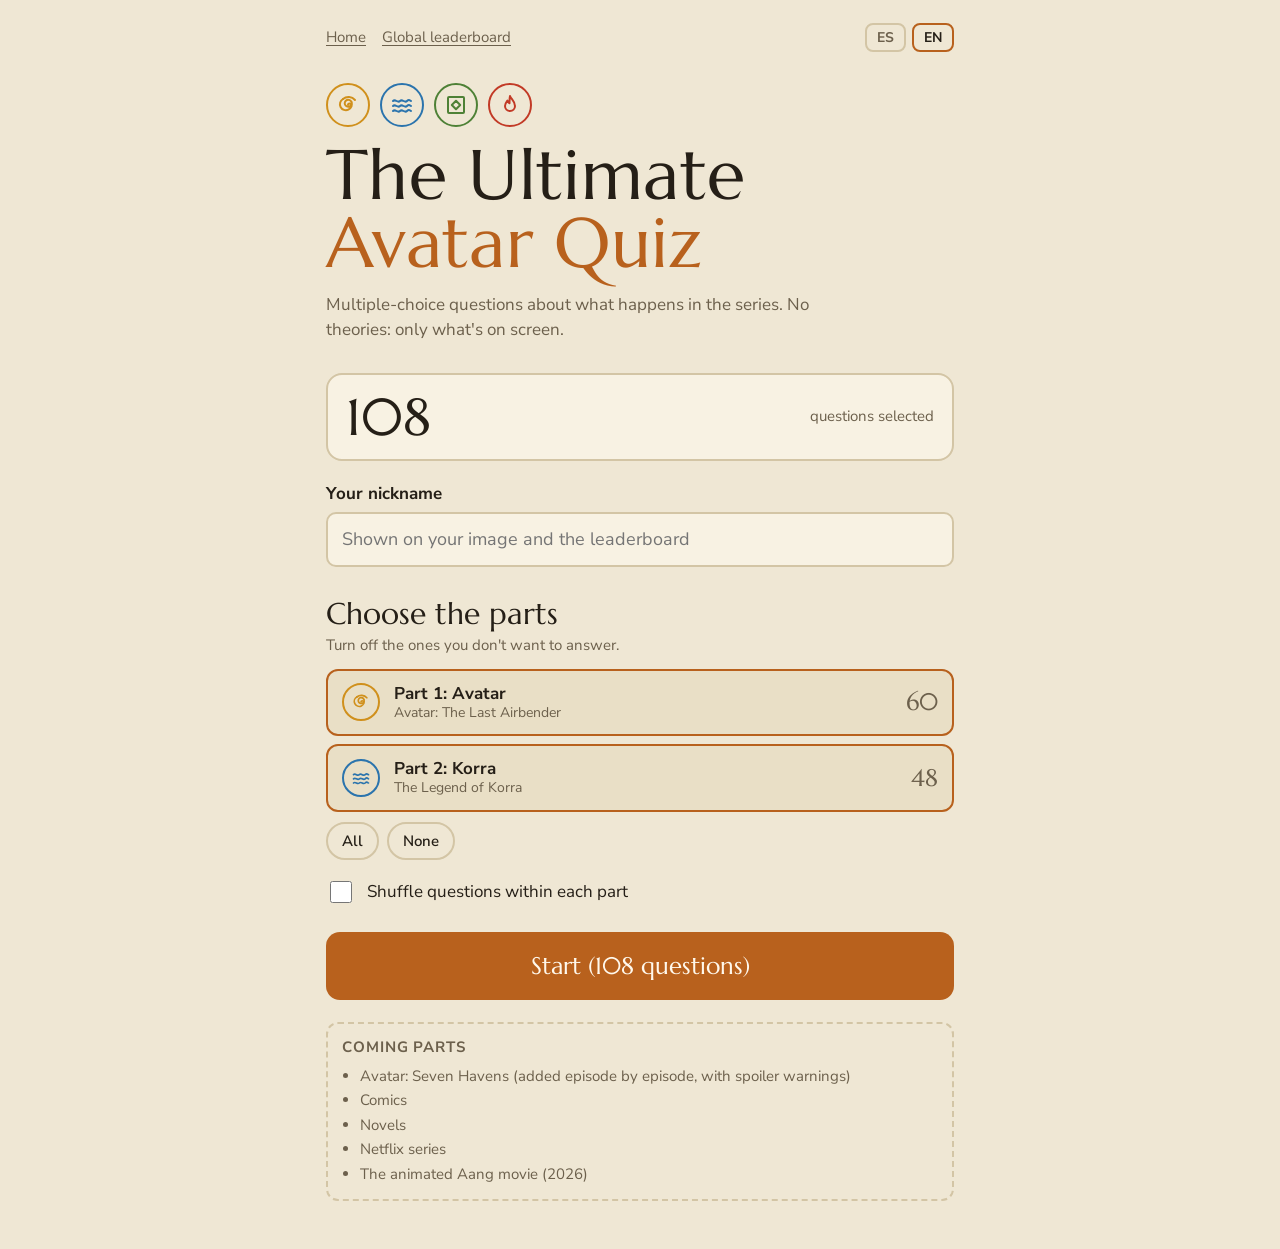
==== quiz/index.html @ 52072ce7 "Primera versión: portada y Cuestionario Definitivo de Avatar - Portada con el cuestionario y el futu" ====
<!DOCTYPE html>
<html lang="es">
<head>
<meta charset="utf-8">
<meta name="viewport" content="width=device-width, initial-scale=1, viewport-fit=cover">
<title>El Cuestionario Definitivo de Avatar</title>
<meta name="description" content="Cuestionario de Avatar con ranking global. The ultimate Avatar quiz with a global leaderboard.">
<link rel="preconnect" href="https://fonts.googleapis.com">
<link rel="preconnect" href="https://fonts.gstatic.com" crossorigin>
<link href="https://fonts.googleapis.com/css2?family=Marcellus&family=Nunito+Sans:wght@400;600;700&display=swap" rel="stylesheet">
<link rel="stylesheet" href="../comun.css">
<style>
/* ---------- inicio ---------- */
.scroll{background:var(--panel);border:2px solid var(--line);border-radius:16px;padding:16px 18px;margin:24px 0 8px;display:flex;justify-content:space-between;align-items:center;gap:12px}
.scroll .big{font-family:var(--display);font-size:52px;line-height:1}
.scroll .lbl{color:var(--muted);font-size:15px;text-align:right;max-width:16ch}
.parts{display:flex;flex-direction:column;gap:8px}
.part{display:flex;align-items:center;gap:14px;background:var(--panel);border:2px solid var(--line);border-radius:12px;padding:12px 14px;cursor:pointer;user-select:none;transition:border-color .15s,background .15s}
.part input{position:absolute;opacity:0;pointer-events:none}
.part .glyph{width:38px;height:38px;opacity:.45;transition:opacity .15s}
.part .glyph svg{width:20px;height:20px}
.part.on{border-color:var(--accent);background:var(--panel-2)}
.part.on .glyph{opacity:1}
.part .txt{flex:1;min-width:0}
.part .name{font-weight:700;display:block;line-height:1.25}
.part .sub{color:var(--muted);font-size:14px;display:block;line-height:1.3}
.part .count{font-family:var(--display);font-size:24px;color:var(--muted)}
.part:has(input:focus-visible){outline:3px solid var(--accent);outline-offset:2px}
.quick{display:flex;gap:8px;flex-wrap:wrap;margin:10px 0 0}
.toggle{display:flex;align-items:center;gap:12px;margin:18px 0 0;cursor:pointer}
.toggle input{width:22px;height:22px;accent-color:var(--accent)}
.soon{margin-top:22px;border:2px dashed var(--line);border-radius:12px;padding:12px 14px}
.soon h3{margin:0 0 6px;font-size:15px;font-weight:700;color:var(--muted);text-transform:uppercase;letter-spacing:.06em}
.soon ul{margin:0;padding-left:18px;color:var(--muted);font-size:15px}
.soon li{margin:2px 0}

/* ---------- quiz ---------- */
.hud{position:sticky;top:env(safe-area-inset-top,0px);z-index:5;background:var(--bg);padding:10px 0 10px}
.hudrow{display:flex;align-items:center;gap:12px}
.hudrow .glyph{width:40px;height:40px}
.hudrow .glyph svg{width:22px;height:22px}
.hudtxt{flex:1;min-width:0}
.hudtxt b{display:block;font-family:var(--display);font-weight:400;font-size:20px;line-height:1.15;white-space:nowrap;overflow:hidden;text-overflow:ellipsis}
.hudtxt span{color:var(--muted);font-size:14px}
.hudscore{font-family:var(--display);font-size:22px;color:var(--muted);white-space:nowrap}
.bar{height:8px;background:var(--panel-2);border-radius:99px;margin-top:10px;overflow:hidden;border:1px solid var(--line)}
.bar i{display:block;height:100%;background:var(--el,var(--accent));width:0;transition:width .3s}
.qcard{margin-top:8px}
.qsub{color:var(--muted);font-size:15px;margin:10px 0 2px}
.level{display:inline-block;font-size:13px;font-weight:700;padding:2px 10px;border-radius:99px;border:1.5px solid var(--line);color:var(--muted);margin-left:6px}
.qtext{font-family:var(--display);font-weight:400;font-size:clamp(25px,6.2vw,32px);line-height:1.18;margin:6px 0 18px}
.opts{display:flex;flex-direction:column;gap:10px}
.opt{display:flex;gap:14px;align-items:flex-start;text-align:left;width:100%;padding:14px;border:2px solid var(--line);border-radius:12px;background:var(--panel);cursor:pointer;font-size:17px;line-height:1.35;transition:border-color .12s,background .12s}
.opt:hover:not(:disabled){border-color:var(--accent)}
.opt .k{flex:0 0 32px;height:32px;border-radius:50%;background:var(--panel-2);display:grid;place-items:center;font-weight:700;font-size:15px;border:1.5px solid var(--line)}
.opt:disabled{cursor:default}
.opt.right{border-color:var(--ok);background:var(--ok-soft)}
.opt.right .k{background:var(--ok);color:var(--bg);border-color:var(--ok)}
.opt.wrong{border-color:var(--bad);background:var(--bad-soft)}
.opt.wrong .k{background:var(--bad);color:#fff;border-color:var(--bad)}
.opt.dim{opacity:.55}
.feedback{min-height:28px;margin:14px 0 0;font-weight:700}
.feedback.ok{color:var(--ok)} .feedback.bad{color:var(--bad)}
.actions{display:flex;gap:10px;margin-top:10px}
.actions .cta{margin:0;flex:1}
.links{display:flex;justify-content:space-between;gap:12px;margin-top:22px}
.shake{animation:shake .3s}
@keyframes shake{25%{transform:translateX(-5px)}75%{transform:translateX(5px)}}

/* ---------- intermedio ---------- */
.inter{padding-top:6vh}
.inter .glyph{width:72px;height:72px}
.inter .glyph svg{width:40px;height:40px}
.inter .partno{font-weight:700;color:var(--muted);margin-top:16px;letter-spacing:.04em}
.inter h2{font-family:var(--display);font-weight:400;font-size:clamp(38px,9.5vw,60px);line-height:1;margin:6px 0 10px}

/* ---------- resultado ---------- */
.ring{display:flex;gap:10px;margin-top:10px}
.ring .glyph{animation:rise .6s ease-out both}
.ring .glyph:nth-child(2){animation-delay:.12s} .ring .glyph:nth-child(3){animation-delay:.24s} .ring .glyph:nth-child(4){animation-delay:.36s}
@keyframes rise{from{opacity:0;transform:translateY(10px)}to{opacity:1;transform:none}}
.score{font-family:var(--display);font-size:clamp(64px,18vw,104px);line-height:1;margin:18px 0 0}
.score small{font-size:.42em;color:var(--muted)}
.rank{font-family:var(--display);font-weight:400;font-size:clamp(28px,7vw,40px);line-height:1.08;margin:8px 0 2px}
.rank.perfect{color:var(--accent)}
.pct{color:var(--muted)}
.breakdown{display:flex;flex-direction:column;gap:12px;margin-top:10px}
.brow .top{display:flex;justify-content:space-between;gap:10px;font-size:15px}
.brow .top b{font-weight:700}
.brow .top span{font-family:var(--display);font-size:18px;color:var(--muted)}
.brow .track{height:10px;background:var(--panel-2);border-radius:99px;overflow:hidden;border:1px solid var(--line);margin-top:4px}
.brow .track i{display:block;height:100%;background:var(--el,var(--accent))}
.share-preview{margin-top:16px;border-radius:12px;overflow:hidden;border:2px solid var(--line);background:var(--panel)}
.share-preview img{display:block;width:100%;height:auto}
.review-item{border:2px solid var(--line);border-radius:12px;padding:12px 14px;margin-top:10px;background:var(--panel)}
.review-item .q{font-weight:700;margin:0 0 6px}
.review-item .your{color:var(--bad);margin:0}
.review-item .good{color:var(--ok);margin:0}
.review-item .src{color:var(--muted);font-size:13px;margin:0 0 4px}
.pubbox{margin-top:30px;border:2px solid var(--line);border-radius:14px;padding:16px;background:var(--panel)}
.pubbox h2.sec{margin-top:0}
.pubbox input[type=text],.pubbox input[type=password]{background:var(--bg)}
.pubbox input[type=password]{letter-spacing:.3em}
.pubbox label.field{margin-top:14px}

/* ---------- ranking ---------- */
.topbar{display:flex;justify-content:flex-end;padding-top:4px}
.chips{display:flex;gap:8px;flex-wrap:wrap}
.board-list{display:flex;flex-direction:column;margin-top:14px;border:2px solid var(--line);border-radius:14px;overflow:hidden}
.brd{display:grid;grid-template-columns:44px 1fr auto;gap:10px;align-items:center;padding:10px 14px;border-top:1px solid var(--line);background:var(--panel);cursor:pointer}
.brd:first-child{border-top:0}
.brd .pos{font-family:var(--display);font-size:26px;color:var(--muted)}
.brd.top1 .pos,.brd.top2 .pos,.brd.top3 .pos{color:var(--accent)}
.brd .who{font-weight:700;overflow:hidden;text-overflow:ellipsis;white-space:nowrap}
.brd .who small{display:block;font-weight:400;color:var(--muted);font-size:13px}
.brd .pts{font-family:var(--display);font-size:24px;text-align:right;line-height:1}
.brd .pts small{display:block;font-size:14px;color:var(--muted);font-family:var(--body)}
.brd.me{outline:2px solid var(--accent);outline-offset:-2px}
.brd-detail{display:flex;flex-direction:column;gap:10px;padding:12px 14px 14px;background:var(--panel-2);border-top:1px solid var(--line);font-size:15px;color:var(--muted)}
.empty{padding:22px 14px;color:var(--muted);background:var(--panel)}
</style>
<script src="../config.js"></script>
<script src="../comun.js"></script>
</head>
<body>
<main class="wrap">

<nav class="langbar">
  <div style="display:flex;gap:16px">
    <a class="link" href="../" data-i18n="home"></a>
    <button class="link boardLink" data-i18n="board_link"></button>
  </div>
  <div class="langs" id="langs" role="group" aria-label="Idioma / Language"></div>
</nav>

<section id="loading"><p class="lede" style="padding-top:30vh">…</p></section>

<!-- INICIO -->
<section id="start" class="hidden">
  <div class="title-block">
    <div class="elems" id="titleElems"></div>
    <h1><span data-i18n="title1"></span><span class="accent" data-i18n="title2"></span></h1>
    <p class="lede" data-i18n="lede"></p>
  </div>
  <div class="scroll" aria-hidden="true">
    <span class="big" id="selCount">0</span><span class="lbl" data-i18n="selected_q"></span>
  </div>
  <div id="resumeBox" class="hidden">
    <button class="cta" id="resumeBtn" data-i18n="resume_btn"></button>
    <p class="note" id="resumeNote"></p>
  </div>
  <label class="field" for="name" data-i18n="nick_label"></label>
  <input type="text" id="name" maxlength="20" data-i18n-ph="nick_ph" autocomplete="nickname">
  <h2 class="sec" data-i18n="parts_h"></h2>
  <p class="hint" data-i18n="parts_hint"></p>
  <div class="parts" id="parts"></div>
  <div class="quick">
    <button class="chip" data-quick="all" data-i18n="quick_all"></button>
    <button class="chip" data-quick="none" data-i18n="quick_none"></button>
  </div>
  <label class="toggle"><input type="checkbox" id="shuffle"> <span data-i18n="shuffle"></span></label>
  <button class="cta" id="startBtn"></button>
  <div class="soon"><h3 data-i18n="soon_h"></h3><ul id="soonList"></ul></div>
</section>

<!-- INTERMEDIO -->
<section id="inter" class="hidden inter">
  <div id="interGlyph"></div>
  <div class="partno" id="interNo"></div>
  <h2 id="interTitle"></h2>
  <p class="lede" id="interSub"></p>
  <button class="cta" id="interGo" data-i18n="inter_go"></button>
  <div class="links"><button class="link" id="interSkip" data-i18n="inter_skip"></button><button class="link" data-finish data-i18n="finish"></button></div>
</section>

<!-- PREGUNTAS -->
<section id="quiz" class="hidden">
  <div class="hud">
    <div class="hudrow"><span id="hudGlyph"></span><div class="hudtxt"><b id="hudPart"></b><span id="counter"></span></div><span class="hudscore" id="liveScore"></span></div>
    <div class="bar"><i id="barFill"></i></div>
  </div>
  <div class="qcard" id="qcard">
    <p class="qsub"><span id="qSub"></span><span class="level" id="qLevel"></span></p>
    <h2 class="qtext" id="qText"></h2>
    <div class="opts" id="opts"></div>
    <p class="feedback" id="feedback" aria-live="polite"></p>
    <div class="actions"><button class="cta hidden" id="nextBtn"></button></div>
  </div>
  <div class="links"><button class="link" id="skipBtn" data-i18n="skip_q"></button><button class="link" data-finish data-i18n="finish"></button></div>
</section>

<!-- RESULTADO -->
<section id="result" class="hidden">
  <div class="ring" id="ring"></div>
  <div class="score" id="score"></div>
  <div class="rank" id="rank"></div>
  <div class="pct" id="pct"></div>

  <div class="pubbox" id="pubBox">
    <h2 class="sec" data-i18n="pub_h"></h2>
    <p class="hint" data-i18n="pub_hint"></p>
    <label class="field" for="pubNick" data-i18n="nick_short"></label>
    <input type="text" id="pubNick" maxlength="20" autocomplete="nickname">
    <p class="form-msg info" id="nickMsg"></p>
    <label class="field" for="pubPin" data-i18n="pin_label"></label>
    <input type="password" id="pubPin" inputmode="numeric" pattern="[0-9]*" maxlength="6" autocomplete="current-password" data-i18n-ph="pin_ph">
    <p class="form-msg info" data-i18n="pin_note"></p>
    <button class="cta" id="pubBtn" data-i18n="pub_btn"></button>
    <p class="form-msg" id="pubMsg" aria-live="polite"></p>
  </div>

  <button class="cta" id="makeImg" data-i18n="make_img"></button>
  <div id="shareBox" class="hidden">
    <div class="share-preview"><img id="shareImg" alt=""></div>
    <button class="cta" id="saveImg" data-i18n="save_img"></button>
    <button class="ghost" id="shareBtn" data-i18n="share"></button>
    <p class="note" id="shareNote"></p>
  </div>

  <h2 class="sec" data-i18n="by_parts"></h2>
  <div class="breakdown" id="breakdown"></div>

  <button class="ghost" id="reviewBtn" style="margin-top:26px"></button>
  <div id="review" class="hidden"></div>
  <button class="ghost boardLink" data-i18n="board_link_btn"></button>
  <button class="ghost" id="againBtn" data-i18n="again"></button>
</section>

<!-- RANKING -->
<section id="board" class="hidden">
  <div class="topbar"><button class="link" id="boardBack" data-i18n="back"></button></div>
  <h2 class="sec" style="font-size:40px" data-i18n="board_h"></h2>
  <p class="hint" data-i18n="board_hint"></p>
  <div class="chips">
    <button class="chip on" data-filter="all" data-i18n="filter_all"></button>
    <button class="chip" data-filter="full" id="fullChip"></button>
  </div>
  <div class="board-list" id="boardList"></div>
  <button class="ghost" id="boardRefresh" data-i18n="refresh"></button>
</section>

</main>
<div class="toast hidden" id="toast" role="status"></div>
<script>
/* =====================================================================
   Idiomas. Para agregar uno nuevo (ej. portugués):
   1) crea preguntas.pt.json con los MISMOS id y la misma "correcta",
   2) agrega una entrada en LANGS y un bloque "pt" en TEXT.
   ===================================================================== */
const LANGS = {
  es: { file: "preguntas.json",    label: "ES" },
  en: { file: "preguntas.en.json", label: "EN" }
};

const TEXT = {
es: {
  html_title: "El Cuestionario Definitivo de Avatar",
  loading: "Cargando preguntas…",
  load_err: "No se pudieron cargar las preguntas. Si abriste el archivo directamente desde tu computador, súbelo a GitHub Pages o usa un servidor local.",
  home: "Inicio", board_link: "Ranking global",
  title1: "El Cuestionario Definitivo", title2: "de Avatar",
  lede: "Preguntas de alternativas sobre lo que pasa en las series. Sin teorías: solo lo que se ve en pantalla.",
  selected_q: "preguntas seleccionadas",
  resume_btn: "Continuar donde quedé",
  resume_note: "Vas en la pregunta {i} de {n}. Si empiezas de nuevo, ese avance se reemplaza.",
  nick_label: "Tu nick", nick_short: "Nick",
  nick_ph: "Aparece en tu imagen y en el ranking",
  parts_h: "Elige las partes",
  parts_hint: "Desactiva las que no quieras responder.",
  quick_all: "Todas", quick_none: "Ninguna",
  shuffle: "Desordenar las preguntas dentro de cada parte",
  start_btn: "Empezar ({n} preguntas)",
  start_none: "Elige al menos una parte",
  part_label: "Parte {n}: {s}",
  soon_h: "Próximas partes",
  soon: ["Avatar: Seven Havens (se suma por episodios, con aviso de spoilers)", "Cómics", "Novelas", "Serie de Netflix", "La película animada de Aang (2026)"],
  inter_no: "Parte {n} de {t}",
  inter_count: "{n} preguntas en esta parte.",
  inter_go: "Comenzar",
  inter_skip: "Saltar esta parte",
  finish: "Terminar y ver resultado",
  finish_confirm: "Toca otra vez: lo no respondido cuenta como incorrecto",
  skip_q: "Saltar pregunta",
  counter: "Pregunta {i} de {n}",
  live: "{n} ✓",
  lvl: { B: "Básico", I: "Intermedio", A: "Avanzado", E: "Experto" },
  correct: "Correcto.",
  wrong: "Incorrecto. Era la {l}.",
  next: "Siguiente", see_result: "Ver resultado",
  pct: "{p} % de aciertos",
  answered: " · respondiste {a} de {t}",
  pub_h: "Sube tu puntaje al ranking",
  pub_hint: "Tu mejor resultado en cada parte se suma a tu total. Si el nick es nuevo, queda registrado a tu nombre con este PIN; si ya es tuyo, usa el mismo PIN. Ese nick y PIN también servirán para los otros tests de Avatar.",
  nick_rules: "De 3 a 20 caracteres: letras, números, punto, guion o guion bajo.",
  pin_label: "PIN de 6 dígitos", pin_ph: "••••••",
  pin_note: "Guárdalo: no se puede recuperar.",
  pub_btn: "Publicar mi puntaje", publishing: "Publicando…",
  nick_taken: "Este nick ya está registrado. Si es tuyo, escribe tu PIN.",
  nick_free: "Nick disponible. Quedará registrado con el PIN que elijas.",
  nick_banned: "Ese nick no está permitido. Elige otro.",
  err_nick_invalido: "El nick debe tener de 3 a 20 caracteres: letras, números, punto, guion o guion bajo.",
  err_nick_no_permitido: "Ese nick no está permitido. Elige otro.",
  err_pin_invalido: "El PIN debe tener exactamente 6 dígitos.",
  err_partes_invalidas: "No se reconocieron las partes jugadas. Recarga la página e inténtalo otra vez.",
  err_respuestas_invalidas: "No se pudieron leer tus respuestas. Recarga la página e inténtalo otra vez.",
  err_reintentar: "Alguien registró ese nick en este mismo instante. Inténtalo de nuevo.",
  err_generic: "No se pudo publicar. Inténtalo otra vez.",
  pin_wrong: "PIN incorrecto para ese nick. Te quedan {n} intentos antes de un bloqueo de 15 minutos.",
  locked: "Demasiados intentos fallidos con ese nick. Espera 15 minutos o usa otro nick.",
  network: "No hay conexión con el servidor del ranking. Revisa tu internet e inténtalo otra vez.",
  registered: "Nick registrado. ",
  published: "Puesto {p} del ranking. Tu total: {c} correctas · partes jugadas: {n} · completas: {d}.",
  best_kept: " Esta vez no superaste tus mejores resultados por parte, así que tu total no cambió.",
  published_as: "Publicado como {nick}. Puesto {p} del ranking.",
  make_img: "Crear imagen para compartir", revealing: "Creando la imagen…",
  save_img: "Descargar imagen", share: "Compartir",
  save_note: "Si no se descargó, mantén presionada la imagen (o clic derecho) para guardarla.",
  copied: "Texto copiado: pégalo junto a tu imagen",
  img_alt: "Imagen con tu resultado",
  by_parts: "Por partes",
  review_show: "Ver mis errores", review_hide: "Ocultar mis errores",
  no_errors: "No tuviste errores. Nada que revisar.",
  your_answer: "Tu respuesta: {x}", unanswered: "Sin responder", right_answer: "Correcta: {x}",
  src: "Parte {n} · {s}",
  board_link_btn: "Ver ranking global", again: "Jugar otra vez",
  back: "Volver",
  board_h: "Ranking global",
  board_hint: "Cada nick suma su mejor resultado en cada parte, así que puedes jugarlas por separado y tu total se va acumulando. Se ordena por respuestas correctas; en empate, gana quien respondió menos preguntas. Toca un nombre para ver su detalle.",
  filter_all: "Todos", filter_full: "Todas las partes ({n})",
  detail_loading: "Cargando detalle…", detail_err: "No se pudo cargar el detalle.",
  board_loading: "Cargando…",
  board_empty: "Todavía no hay puntajes aquí. El primero puede ser el tuyo.",
  board_err: "No se pudo cargar el ranking. Revisa tu conexión y toca Actualizar.",
  board_off: "El ranking global todavía no está configurado en este sitio.",
  refresh: "Actualizar",
  row_of: "de {n}", row_sub: "{a} % · {d} de {n} partes completas",
  ranks: ["Congelado en un iceberg","Vendedor de coles","Turista en Ba Sing Se","Aprendiz del Templo Aire","Guerrera Kyoshi en entrenamiento","Estudiante del maestro Pakku","Invitado de Wan Shi Tong","Jugador de Pai Sho del Loto Blanco","Gran Loto de la Orden","Mano derecha del tío Iroh"],
  perfect_all: "Eres el Avatar: dominas los cuatro elementos",
  perfect_multi: "Eres Raava: conectas todas las vidas del Avatar",
  perfect_part: {1:"Eres Aang: el último maestro aire", 2:"Eres Korra: el Avatar de una nueva era"},
  perfect_note: "100 % de aciertos. Desbloqueaste un título secreto.",
  img_correct: "respuestas correctas",
  img_pct: "{p} % de aciertos", img_pos: "puesto {p}",
  img_turn: "Resultado de {name}", img_done: "Mi resultado",
  img_title: "El Cuestionario Definitivo de Avatar",
  img_cta_site: "¿Me superas? {site}", img_cta: "¿Sabes más que yo? Te reto.",
  share_text: "Saqué {r}/{t} en El Cuestionario Definitivo de Avatar: \"{rank}\". ¿Me superas?{site}"
},
en: {
  html_title: "The Ultimate Avatar Quiz",
  loading: "Loading questions…",
  load_err: "The questions couldn't be loaded. If you opened the file straight from your computer, upload it to GitHub Pages or use a local server.",
  home: "Home", board_link: "Global leaderboard",
  title1: "The Ultimate", title2: "Avatar Quiz",
  lede: "Multiple-choice questions about what happens in the series. No theories: only what's on screen.",
  selected_q: "questions selected",
  resume_btn: "Continue where I left off",
  resume_note: "You're on question {i} of {n}. Starting over replaces that progress.",
  nick_label: "Your nickname", nick_short: "Nickname",
  nick_ph: "Shown on your image and the leaderboard",
  parts_h: "Choose the parts",
  parts_hint: "Turn off the ones you don't want to answer.",
  quick_all: "All", quick_none: "None",
  shuffle: "Shuffle questions within each part",
  start_btn: "Start ({n} questions)",
  start_none: "Choose at least one part",
  part_label: "Part {n}: {s}",
  soon_h: "Coming parts",
  soon: ["Avatar: Seven Havens (added episode by episode, with spoiler warnings)", "Comics", "Novels", "Netflix series", "The animated Aang movie (2026)"],
  inter_no: "Part {n} of {t}",
  inter_count: "{n} questions in this part.",
  inter_go: "Begin",
  inter_skip: "Skip this part",
  finish: "Finish and see results",
  finish_confirm: "Tap again: unanswered questions count as wrong",
  skip_q: "Skip question",
  counter: "Question {i} of {n}",
  live: "{n} ✓",
  lvl: { B: "Basic", I: "Intermediate", A: "Advanced", E: "Expert" },
  correct: "Correct.",
  wrong: "Wrong. It was {l}.",
  next: "Next", see_result: "See results",
  pct: "{p}% correct",
  answered: " · you answered {a} of {t}",
  pub_h: "Post your score to the leaderboard",
  pub_hint: "Your best result in each part adds up to your total. If the nickname is new, it's registered to you with this PIN; if it's already yours, use the same PIN. The same nickname and PIN will work for the other Avatar tests too.",
  nick_rules: "3 to 20 characters: letters, numbers, period, hyphen or underscore.",
  pin_label: "6-digit PIN", pin_ph: "••••••",
  pin_note: "Keep it safe: it can't be recovered.",
  pub_btn: "Post my score", publishing: "Posting…",
  nick_taken: "This nickname is already registered. If it's yours, enter your PIN.",
  nick_free: "Nickname available. It will be registered with the PIN you choose.",
  nick_banned: "That nickname isn't allowed. Choose another one.",
  err_nick_invalido: "The nickname must be 3 to 20 characters: letters, numbers, period, hyphen or underscore.",
  err_nick_no_permitido: "That nickname isn't allowed. Choose another one.",
  err_pin_invalido: "The PIN must be exactly 6 digits.",
  err_partes_invalidas: "The parts you played weren't recognized. Reload the page and try again.",
  err_respuestas_invalidas: "Your answers couldn't be read. Reload the page and try again.",
  err_reintentar: "Someone registered that nickname at the same moment. Try again.",
  err_generic: "Your score couldn't be posted. Try again.",
  pin_wrong: "Wrong PIN for that nickname. {n} attempts left before a 15-minute lock.",
  locked: "Too many failed attempts with that nickname. Wait 15 minutes or use another nickname.",
  network: "Can't reach the leaderboard server. Check your connection and try again.",
  registered: "Nickname registered. ",
  published: "Rank {p} on the leaderboard. Your total: {c} correct · parts played: {n} · completed: {d}.",
  best_kept: " This time you didn't beat your best results per part, so your total didn't change.",
  published_as: "Posted as {nick}. Rank {p} on the leaderboard.",
  make_img: "Create an image to share", revealing: "Creating the image…",
  save_img: "Download image", share: "Share",
  save_note: "If it didn't download, press and hold the image (or right-click it) to save it.",
  copied: "Text copied: paste it with your image",
  img_alt: "Image with your result",
  by_parts: "By part",
  review_show: "See my mistakes", review_hide: "Hide my mistakes",
  no_errors: "No mistakes. Nothing to review.",
  your_answer: "Your answer: {x}", unanswered: "Not answered", right_answer: "Correct: {x}",
  src: "Part {n} · {s}",
  board_link_btn: "See the global leaderboard", again: "Play again",
  back: "Back",
  board_h: "Global leaderboard",
  board_hint: "Each nickname adds up its best result in each part, so you can play them separately and your total keeps growing. Ranked by correct answers; ties go to whoever answered fewer questions. Tap a name to see the details.",
  filter_all: "All", filter_full: "All parts ({n})",
  detail_loading: "Loading details…", detail_err: "The details couldn't be loaded.",
  board_loading: "Loading…",
  board_empty: "No scores here yet. The first one could be yours.",
  board_err: "The leaderboard couldn't be loaded. Check your connection and tap Refresh.",
  board_off: "The global leaderboard isn't set up on this site yet.",
  refresh: "Refresh",
  row_of: "of {n}", row_sub: "{a}% · {d} of {n} parts completed",
  ranks: ["Frozen in an iceberg","Cabbage merchant","Tourist in Ba Sing Se","Air Temple apprentice","Kyoshi Warrior in training","Master Pakku's student","Wan Shi Tong's guest","White Lotus Pai Sho player","Grand Lotus of the Order","Uncle Iroh's right hand"],
  perfect_all: "You are the Avatar: master of all four elements",
  perfect_multi: "You are Raava: you connect every Avatar's life",
  perfect_part: {1:"You are Aang: the last airbender", 2:"You are Korra: the Avatar of a new era"},
  perfect_note: "100% correct. You unlocked a secret title.",
  img_correct: "correct answers",
  img_pct: "{p}% correct", img_pos: "rank {p}",
  img_turn: "{name}'s result", img_done: "My result",
  img_title: "The Ultimate Avatar Quiz",
  img_cta_site: "Can you beat me? {site}", img_cta: "Think you know more? I dare you.",
  share_text: "I scored {r}/{t} on The Ultimate Avatar Quiz: \"{rank}\". Can you beat me?{site}"
}
};

/* Elemento de cada parte (color y símbolo). Si una parte no está aquí,
   se usa "elemento" del JSON o se elige en orden aire, agua, tierra, fuego. */
const PART_ELEM = {1: "air", 2: "water"};

const CFG = window.AVATAR_CONFIG || {};
const API = (CFG.SUPABASE_URL || "").replace(/\/+$/, "");
const KEYAPI = CFG.SUPABASE_KEY || "";
const ONLINE = !!(API && KEYAPI);
const LETTERS = ["A","B","C","D"];
const KEY = "avatar-quiz-v1";
const NICK_RE = /^[A-Za-z0-9_.ÁÉÍÓÚÜÑáéíóúüñ-]{3,20}$/;
const PIN_RE = /^[0-9]{6}$/;
const RANK_CUTS = [0, 0.1, 0.2, 0.3, 0.4, 0.5, 0.6, 0.7, 0.8, 0.9];
const COLORS = {air:"#f2b84b", water:"#5fb0ea", earth:"#8cc56e", fire:"#ff6a50"};

let LANG = "es", DATA = [], BYID = {};
const CACHE = {};
const $ = s => document.querySelector(s);
const screens = ["loading","start","inter","quiz","result","board"];
let prevScreen = "start";

function t(key, vars){
  let s = (TEXT[LANG] && TEXT[LANG][key]) ?? TEXT.es[key] ?? key;
  if (typeof s === "string" && vars) s = s.replace(/\{(\w+)\}/g, (_, k) => (k in vars ? vars[k] : ""));
  return s;
}
function elemOf(p){ return p.elem || PART_ELEM[p.n] || AVATAR.ELEMENTS[(p.n - 1) % 4]; }
function currentScreen(){ return screens.find(s => !$("#"+s).classList.contains("hidden")); }
function show(id){
  const curId = currentScreen();
  if (id === "board" && curId && curId !== "board") prevScreen = curId;
  screens.forEach(s => $("#"+s).classList.toggle("hidden", s !== id));
  window.scrollTo(0, 0);
}
function toast(msg){const el=$("#toast");el.textContent=msg;el.classList.remove("hidden");clearTimeout(el._h);el._h=setTimeout(()=>el.classList.add("hidden"),2800);}
function store(k,v){try{localStorage.setItem(k,v);}catch(e){}}
function read(k){try{return localStorage.getItem(k);}catch(e){return null;}}

let S = null;
function save(){store(KEY,JSON.stringify(S));}
function load(){try{return JSON.parse(read(KEY)||"null");}catch(e){return null;}}
function clearSave(){try{localStorage.removeItem(KEY);}catch(e){}}

/* ---------- idioma ---------- */
function applyStatic(){
  document.documentElement.lang = LANG;
  document.title = t("html_title");
  document.querySelectorAll("[data-i18n]").forEach(el => { el.textContent = t(el.dataset.i18n); });
  document.querySelectorAll("[data-i18n-ph]").forEach(el => { el.placeholder = t(el.dataset.i18nPh); });
  $("#shareImg").alt = t("img_alt");
  document.querySelectorAll("[data-finish]").forEach(b => { b.dataset.label = t("finish"); b.dataset.armed = ""; b.textContent = t("finish"); });
  if (DATA.length) $("#fullChip").textContent = t("filter_full", {n: DATA.length});
  const soon = $("#soonList"); soon.innerHTML = "";
  t("soon").forEach(x => { const li = document.createElement("li"); li.textContent = x; soon.appendChild(li); });
  const box = $("#langs"); box.innerHTML = "";
  Object.entries(LANGS).forEach(([code, l]) => {
    const b = document.createElement("button");
    b.className = "langbtn" + (code === LANG ? " on" : "");
    b.textContent = l.label; b.setAttribute("aria-pressed", code === LANG);
    b.addEventListener("click", () => setLang(code));
    box.appendChild(b);
  });
}
async function fetchLang(code){
  if (CACHE[code]) return CACHE[code];
  const r = await fetch(LANGS[code].file, {cache: "no-cache"});
  if (!r.ok) throw new Error("load");
  const raw = await r.json();
  CACHE[code] = raw.map(p => ({n:p.parte, short:p.corto, title:p.titulo, elem:p.elemento,
    q:p.preguntas.map(q => ({id:q.id, lvl:q.nivel, sub:q.sub, text:q.pregunta, opts:q.opciones, ok:"abcd".indexOf(q.correcta)}))}));
  return CACHE[code];
}
function indexData(){ BYID = {}; DATA.forEach(p => p.q.forEach(q => BYID[q.id] = q)); }
async function setLang(code){
  if (!LANGS[code]) return;
  let data;
  try { data = await fetchLang(code); } catch(e) { toast(t("load_err")); return; }
  LANG = code; AVATAR.saveLang(code);
  DATA = data; indexData();
  applyStatic();
  const scr = currentScreen();
  if (scr === "start") { renderParts(); renderResume(); }
  else if (scr === "inter") showInter(cur()[0]);
  else if (scr === "quiz") renderQ();
  else if (scr === "result") renderResult(false);
  else if (scr === "board") loadBoard();
}

/* ---------- API ---------- */
function headers(){
  const h={"Content-Type":"application/json","apikey":KEYAPI};
  if(KEYAPI.startsWith("eyJ")) h["Authorization"]="Bearer "+KEYAPI;
  return h;
}
async function rpc(fn, body){
  const r = await fetch(`${API}/rest/v1/rpc/${fn}`,{method:"POST",headers:headers(),body:JSON.stringify(body)});
  if(!r.ok) throw new Error("http_"+r.status);
  return r.json();
}

/* ---------- inicio ---------- */
const selected = new Set();
function renderParts(){
  const box=$("#parts"); box.innerHTML="";
  DATA.forEach(p=>{
    const on=selected.has(p.n);
    const l=document.createElement("label");
    l.className="part"+(on?" on":"");
    l.innerHTML=`<input type="checkbox" ${on?"checked":""}>${AVATAR.glyph(elemOf(p))}<span class="txt"><span class="name"></span><span class="sub"></span></span><span class="count">${p.q.length}</span>`;
    l.querySelector(".name").textContent=t("part_label",{n:p.n,s:p.short});
    l.querySelector(".sub").textContent=p.title;
    l.querySelector("input").addEventListener("change",e=>{e.target.checked?selected.add(p.n):selected.delete(p.n);renderParts();});
    box.appendChild(l);
  });
  const n=DATA.filter(p=>selected.has(p.n)).reduce((s,p)=>s+p.q.length,0);
  $("#selCount").textContent=n;
  $("#startBtn").disabled=n===0;
  $("#startBtn").textContent=n?t("start_btn",{n}):t("start_none");
}
function renderResume(){
  if(S&&!S.done&&S.pos<S.order.length){
    $("#resumeBox").classList.remove("hidden");
    $("#resumeNote").textContent=t("resume_note",{i:S.pos+1,n:S.order.length});
  } else $("#resumeBox").classList.add("hidden");
}
document.querySelectorAll("[data-quick]").forEach(b=>b.addEventListener("click",()=>{
  selected.clear();
  if(b.dataset.quick==="all")DATA.forEach(p=>selected.add(p.n));
  renderParts();
}));
function shuffleArr(a){for(let i=a.length-1;i>0;i--){const j=Math.floor(Math.random()*(i+1));[a[i],a[j]]=[a[j],a[i]];}return a;}

$("#startBtn").addEventListener("click",()=>{
  const order=[];
  DATA.forEach((p,pi)=>{ if(!selected.has(p.n))return;
    const idx=p.q.map((_,qi)=>qi); if($("#shuffle").checked)shuffleArr(idx);
    idx.forEach(qi=>order.push([pi,qi]));
  });
  const name=$("#name").value.trim();
  if(name)AVATAR.saveNick(name);
  S={name,order,pos:0,answers:{},done:false,seenInter:-1,published:null};
  save(); step();
});
$("#resumeBtn").addEventListener("click",()=>step());

/* ---------- flujo ---------- */
function cur(){return S.order[S.pos];}
function qAt(pi,qi){return DATA[pi].q[qi];}
function step(){
  if(S.pos>=S.order.length){finish();return;}
  const [pi]=cur();
  const prev=S.pos>0?S.order[S.pos-1][0]:-1;
  if(pi!==prev && S.seenInter!==S.pos){showInter(pi);return;}
  renderQ();
}
function showInter(pi){
  const p=DATA[pi];
  const count=S.order.filter(o=>o[0]===pi).length;
  $("#interGlyph").innerHTML=AVATAR.glyph(elemOf(p));
  $("#interNo").textContent=t("inter_no",{n:p.n,t:DATA.length});
  $("#interTitle").textContent=p.title;
  $("#interSub").textContent=t("inter_count",{n:count});
  show("inter"); $("#interGo").focus();
}
$("#interGo").addEventListener("click",()=>{S.seenInter=S.pos;save();renderQ();});
$("#interSkip").addEventListener("click",()=>{
  const pi=cur()[0];
  while(S.pos<S.order.length && S.order[S.pos][0]===pi)S.pos++;
  save(); step();
});
function correctCount(){let c=0;for(const id in S.answers){const q=BYID[id];if(q&&S.answers[id]===q.ok)c++;}return c;}

let locked=false;
function renderQ(){
  show("quiz"); locked=false;
  const [pi,qi]=cur(); const p=DATA[pi]; const q=qAt(pi,qi);
  const el=elemOf(p);
  const frac=S.pos/S.order.length;
  $("#hudGlyph").innerHTML=AVATAR.glyph(el);
  $("#hudPart").textContent=t("part_label",{n:p.n,s:p.short});
  $("#barFill").style.setProperty("--el",`var(--${el})`);
  $("#barFill").style.width=(frac*100)+"%";
  $("#counter").textContent=t("counter",{i:S.pos+1,n:S.order.length});
  $("#liveScore").textContent=t("live",{n:correctCount()});
  $("#qSub").textContent=q.sub;
  $("#qLevel").textContent=t("lvl")[q.lvl]||q.lvl;
  $("#qText").textContent=q.text;
  const box=$("#opts"); box.innerHTML="";
  q.opts.forEach((txt,i)=>{
    const b=document.createElement("button");
    b.className="opt"; b.dataset.i=i;
    b.innerHTML=`<span class="k">${LETTERS[i]}</span><span class="t"></span>`;
    b.querySelector(".t").textContent=txt;
    b.addEventListener("click",()=>answer(i));
    box.appendChild(b);
  });
  $("#feedback").textContent=""; $("#feedback").className="feedback";
  $("#nextBtn").classList.add("hidden");
  if(q.id in S.answers) reveal(S.answers[q.id],true);
}
function answer(i){
  if(locked)return;
  const [pi,qi]=cur();
  S.answers[qAt(pi,qi).id]=i; save();
  reveal(i,false);
}
function reveal(i,silent){
  locked=true;
  const [pi,qi]=cur(); const ok=qAt(pi,qi).ok;
  document.querySelectorAll(".opt").forEach(b=>{
    const j=+b.dataset.i; b.disabled=true;
    if(j===ok)b.classList.add("right"); else if(j===i)b.classList.add("wrong"); else b.classList.add("dim");
  });
  const fb=$("#feedback");
  if(i===ok){fb.textContent=t("correct");fb.className="feedback ok";}
  else{fb.textContent=t("wrong",{l:LETTERS[ok]});fb.className="feedback bad";if(!silent){$("#qcard").classList.add("shake");setTimeout(()=>$("#qcard").classList.remove("shake"),320);}}
  $("#liveScore").textContent=t("live",{n:correctCount()});
  const nb=$("#nextBtn"); nb.classList.remove("hidden");
  nb.textContent=S.pos+1>=S.order.length?t("see_result"):t("next");
  nb.focus({preventScroll:true});
}
$("#nextBtn").addEventListener("click",()=>{S.pos++;save();step();});
$("#skipBtn").addEventListener("click",()=>{S.pos++;save();step();});
document.querySelectorAll("[data-finish]").forEach(b=>{b.addEventListener("click",()=>{
  if(b.dataset.armed==="1"){b.dataset.armed="";b.textContent=b.dataset.label;finish();return;}
  b.dataset.armed="1";b.textContent=t("finish_confirm");
  clearTimeout(b._t);b._t=setTimeout(()=>{b.dataset.armed="";b.textContent=b.dataset.label;},4000);
});});
document.addEventListener("keydown",e=>{
  if($("#quiz").classList.contains("hidden"))return;
  if(e.target.tagName==="INPUT")return;
  const map={"1":0,"2":1,"3":2,"4":3,"a":0,"b":1,"c":2,"d":3};
  const k=e.key.toLowerCase();
  if(k in map && !locked){e.preventDefault();answer(map[k]);}
  else if(e.key==="Enter" && locked && document.activeElement!==$("#nextBtn")){e.preventDefault();$("#nextBtn").click();}
});

/* ---------- resultado ---------- */
function stats(){
  const total=S.order.length, right=correctCount();
  const per=[];
  DATA.forEach((p,pi)=>{
    const qs=S.order.filter(o=>o[0]===pi); if(!qs.length)return;
    let r=0; qs.forEach(([a,b])=>{const q=qAt(a,b);if(S.answers[q.id]===q.ok)r++;});
    per.push({p,right:r,total:qs.length});
  });
  const pct=total?right/total:0;
  let ri=0; RANK_CUTS.forEach((c,i)=>{if(pct>=c)ri=i;});
  let rank=t("ranks")[ri], perfect=false;
  if(total>0 && right===total){
    perfect=true;
    const played=[...new Set(S.order.map(o=>DATA[o[0]].n))];
    if(played.length===DATA.length) rank=t("perfect_all");
    else if(played.length===1) rank=(t("perfect_part")||{})[played[0]]||t("perfect_multi");
    else rank=t("perfect_multi");
  }
  return {total,right,pct,rank,perfect,per,answered:Object.keys(S.answers).length};
}
let lastBlob=null,lastUrl=null,reviewOpen=false;
function finish(){
  S.done=true; save();
  show("result");
  $("#ring").innerHTML=AVATAR.ELEMENTS.map(e=>AVATAR.glyph(e)).join("");
  reviewOpen=false;
  renderResult(true);
}
function renderResult(fresh){
  const st=stats();
  $("#score").innerHTML=`${st.right}<small>/${st.total}</small>`;
  $("#rank").textContent=st.rank;
  $("#rank").classList.toggle("perfect",st.perfect);
  $("#pct").textContent=st.perfect?t("perfect_note"):t("pct",{p:Math.round(st.pct*100)})+(st.answered<st.total?t("answered",{a:st.answered,t:st.total}):"");
  const bd=$("#breakdown"); bd.innerHTML="";
  st.per.forEach(x=>bd.appendChild(partRow(x.p,x.right,x.total,true)));
  if(fresh){ $("#shareBox").classList.add("hidden"); $("#makeImg").classList.remove("hidden"); lastBlob=null; }
  else if(!$("#shareBox").classList.contains("hidden")) redrawImage();
  renderReview();
  setupPublish(fresh);
}
function partRow(p,right,total,has){
  const row=document.createElement("div"); row.className="brow";
  row.innerHTML=`<div class="top"><b></b><span>${has?`${right}/${total}`:"–"}</span></div><div class="track"><i style="width:${has&&total?right/total*100:0}%;--el:var(--${elemOf(p)})"></i></div>`;
  row.querySelector("b").textContent=t("part_label",{n:p.n,s:p.short});
  return row;
}
function renderReview(){
  const r=$("#review");
  $("#reviewBtn").textContent=reviewOpen?t("review_hide"):t("review_show");
  r.classList.toggle("hidden",!reviewOpen);
  if(!reviewOpen){r.innerHTML="";return;}
  r.innerHTML=""; let n=0;
  S.order.forEach(([pi,qi])=>{
    const q=qAt(pi,qi); const a=S.answers[q.id];
    if(a===q.ok)return; n++;
    const d=document.createElement("div"); d.className="review-item";
    const src=document.createElement("p"); src.className="src"; src.textContent=t("src",{n:DATA[pi].n,s:q.sub});
    const qq=document.createElement("p"); qq.className="q"; qq.textContent=q.text;
    const y=document.createElement("p"); y.className="your"; y.textContent=a===undefined?t("unanswered"):t("your_answer",{x:`${LETTERS[a]}) ${q.opts[a]}`});
    const g=document.createElement("p"); g.className="good"; g.textContent=t("right_answer",{x:`${LETTERS[q.ok]}) ${q.opts[q.ok]}`});
    d.append(src,qq,y,g); r.appendChild(d);
  });
  if(!n){const p=document.createElement("p");p.className="note";p.textContent=t("no_errors");r.appendChild(p);}
}
$("#reviewBtn").addEventListener("click",()=>{reviewOpen=!reviewOpen;renderReview();});
$("#againBtn").addEventListener("click",()=>{clearSave();S=null;renderResume();renderParts();show("start");});

/* ---------- publicar ---------- */
function setupPublish(fresh){
  const box=$("#pubBox");
  if(!ONLINE){box.classList.add("hidden");return;}
  box.classList.remove("hidden");
  if(fresh){ $("#pubNick").value=S.name||AVATAR.readNick(); $("#pubPin").value=""; }
  if(S.published){
    lockPublish(t("published_as",{nick:S.published.nick,p:S.published.puesto}),"ok");
  }else{
    $("#pubBtn").disabled=false;$("#pubNick").disabled=false;$("#pubPin").disabled=false;
    if(fresh){$("#pubMsg").textContent="";$("#pubMsg").className="form-msg";}
    checkNick();
  }
}
function lockPublish(msg,cls){
  $("#nickMsg").textContent="";
  $("#pubBtn").disabled=true;$("#pubNick").disabled=true;$("#pubPin").disabled=true;
  $("#pubMsg").textContent=msg;$("#pubMsg").className="form-msg "+cls;
}
let nickTimer=null;
async function checkNick(){
  const nick=$("#pubNick").value.trim(); const m=$("#nickMsg");
  if(!NICK_RE.test(nick)){m.textContent=t("nick_rules");m.className="form-msg info";return;}
  try{
    const st=await rpc("avatar_nick_status",{p_nick:nick});
    if(nick!==$("#pubNick").value.trim())return;
    if(st==="no_permitido"){m.textContent=t("nick_banned");m.className="form-msg bad";}
    else if(st==="ocupado"){m.textContent=t("nick_taken");m.className="form-msg info";}
    else {m.textContent=t("nick_free");m.className="form-msg ok";}
  }catch(e){m.textContent=t("nick_rules");m.className="form-msg info";}
}
$("#pubNick").addEventListener("input",()=>{clearTimeout(nickTimer);nickTimer=setTimeout(checkNick,450);});
$("#pubPin").addEventListener("input",e=>{const v=e.target.value.replace(/\D/g,"").slice(0,6);if(v!==e.target.value)e.target.value=v;});
$("#pubBtn").addEventListener("click",async()=>{
  const nick=$("#pubNick").value.trim(), pin=$("#pubPin").value;
  const msg=$("#pubMsg");
  if(!NICK_RE.test(nick)){msg.textContent=t("err_nick_invalido");msg.className="form-msg bad";return;}
  if(!PIN_RE.test(pin)){msg.textContent=t("err_pin_invalido");msg.className="form-msg bad";return;}
  const parts=[...new Set(S.order.map(o=>DATA[o[0]].n))];
  const answers={}; S.order.forEach(([pi,qi])=>{const id=qAt(pi,qi).id;if(id in S.answers)answers[id]=S.answers[id];});
  $("#pubBtn").disabled=true; msg.textContent=t("publishing"); msg.className="form-msg info";
  try{
    const r=await rpc("avatar_submit_score",{p_nick:nick,p_pin:pin,p_parts:parts,p_answers:answers});
    if(r.ok){
      AVATAR.saveNick(nick);
      S.published={nick,puesto:r.puesto}; S.name=nick; save();
      const extra=r.mejoro?"":t("best_kept");
      lockPublish((r.nuevo?t("registered"):"")+t("published",{p:r.puesto??"–",c:r.acum_correct,n:r.partes_jugadas,d:r.partes_completas})+extra,"ok");
      if(!$("#shareBox").classList.contains("hidden"))redrawImage();
      return;
    }
    $("#pubBtn").disabled=false;
    if(r.error==="pin_incorrecto")msg.textContent=t("pin_wrong",{n:r.intentos_restantes});
    else if(r.error==="bloqueado")msg.textContent=t("locked");
    else msg.textContent=t("err_"+r.error)!==("err_"+r.error)?t("err_"+r.error):t("err_generic");
    msg.className="form-msg bad";
  }catch(e){
    $("#pubBtn").disabled=false;
    msg.textContent=t("network");
    msg.className="form-msg bad";
  }
});

/* ---------- ranking ---------- */
let boardFilter="all";
document.querySelectorAll(".boardLink").forEach(b=>b.addEventListener("click",()=>{show("board");loadBoard();}));
$("#boardBack").addEventListener("click",()=>{
  const target=prevScreen==="board"||prevScreen==="loading"?"start":prevScreen;
  if(target==="start"){renderParts();renderResume();}
  show(target);
});
$("#boardRefresh").addEventListener("click",loadBoard);
document.querySelectorAll("[data-filter]").forEach(b=>b.addEventListener("click",()=>{
  boardFilter=b.dataset.filter;
  document.querySelectorAll("[data-filter]").forEach(x=>x.classList.toggle("on",x===b));
  loadBoard();
}));
async function loadBoard(){
  const list=$("#boardList");
  const msg=txt=>{list.innerHTML="";const d=document.createElement("div");d.className="empty";d.textContent=txt;list.appendChild(d);};
  if(!ONLINE){msg(t("board_off"));return;}
  msg(t("board_loading"));
  let url=`${API}/rest/v1/avatar_leaderboard?select=nick,correct,answered,parts_completed,accuracy&order=correct.desc,answered.asc,updated_at.asc&limit=100`;
  if(boardFilter==="full")url+=`&parts_completed=gte.${DATA.length}`;
  try{
    const r=await fetch(url,{headers:headers()});
    if(!r.ok)throw new Error();
    const rows=await r.json();
    list.innerHTML="";
    if(!rows.length){msg(t("board_empty"));return;}
    const me=AVATAR.readNick().toLowerCase();
    rows.forEach((x,i)=>{
      const d=document.createElement("div");
      d.className="brd"+(i<3?` top${i+1}`:"")+(x.nick.toLowerCase()===me?" me":"");
      d.innerHTML=`<span class="pos">${i+1}</span><span class="who"><span class="n"></span><small></small></span><span class="pts">${x.correct}<small></small></span>`;
      d.querySelector(".n").textContent=x.nick;
      d.querySelector(".who small").textContent=t("row_sub",{a:Number(x.accuracy ?? 0).toLocaleString(LANG),d:x.parts_completed,n:DATA.length});
      d.querySelector(".pts small").textContent=t("row_of",{n:x.answered});
      d.tabIndex=0; d.setAttribute("role","button");
      const det=document.createElement("div"); det.className="brd-detail hidden";
      const toggle=()=>toggleDetail(x.nick,det);
      d.addEventListener("click",toggle);
      d.addEventListener("keydown",e=>{if(e.key==="Enter"||e.key===" "){e.preventDefault();toggle();}});
      list.appendChild(d); list.appendChild(det);
    });
  }catch(e){msg(t("board_err"));}
}
async function toggleDetail(nick,box){
  if(!box.classList.contains("hidden")){box.classList.add("hidden");return;}
  box.classList.remove("hidden"); box.textContent=t("detail_loading");
  try{
    const r=await fetch(`${API}/rest/v1/avatar_leaderboard_parts?select=part,correct,answered,total&nick=eq.${encodeURIComponent(nick)}&order=part.asc`,{headers:headers()});
    if(!r.ok)throw new Error();
    const rows=await r.json(); box.innerHTML="";
    const byPart={}; rows.forEach(x=>byPart[x.part]=x);
    DATA.forEach(p=>{
      const x=byPart[p.n];
      box.appendChild(partRow(p,x?x.correct:0,x?x.total:p.q.length,!!x));
    });
  }catch(e){box.textContent=t("detail_err");}
}

/* ---------- imagen para compartir ---------- */
function siteText(){return /^https?:/.test(location.protocol)?(location.host+location.pathname.replace(/index\.html$/,"")).replace(/\/$/,""):"";}
async function drawCard(){
  const st=stats();
  try{await Promise.all([document.fonts.load('80px "Marcellus"'),document.fonts.load('600 30px "Nunito Sans"')]);}catch(e){}
  const W=1080,H=1350,c=document.createElement("canvas");c.width=W;c.height=H;const g=c.getContext("2d");
  g.fillStyle="#13110f";g.fillRect(0,0,W,H);
  const mx=60,my=60,mw=W-120,mh=700;
  g.fillStyle="#1d1a16";roundRect(g,mx,my,mw,mh,40);g.fill();
  g.strokeStyle="#3a332a";g.lineWidth=4;roundRect(g,mx,my,mw,mh,40);g.stroke();
  // los cuatro elementos
  AVATAR.ELEMENTS.forEach((e,i)=>{
    const cx=W/2+(i-1.5)*130, cy=my+120;
    g.beginPath();g.arc(cx,cy,46,0,Math.PI*2);g.strokeStyle=COLORS[e];g.lineWidth=4;g.stroke();
    AVATAR.drawGlyph(g,e,cx,cy,52,COLORS[e]);
  });
  g.textAlign="center";
  let fs=230;const big=st.right+"/"+st.total;g.font=fs+'px "Marcellus", serif';
  while(g.measureText(big).width>mw-80&&fs>110){fs-=10;g.font=fs+'px "Marcellus", serif';}
  g.fillStyle="#f0a04b";g.fillText(big,W/2,my+430);
  g.font='600 50px "Nunito Sans", sans-serif';g.fillStyle="#f1e8d6";g.fillText(t("img_correct"),W/2,my+520);
  g.font='600 40px "Nunito Sans", sans-serif';g.fillStyle="#a59a86";
  const sub=t("img_pct",{p:Math.round(st.pct*100)})+(S.published?"  ·  "+t("img_pos",{p:S.published.puesto}):"");
  g.fillText(sub,W/2,my+600);
  g.textAlign="left";
  g.fillStyle="#a59a86";g.font='600 36px "Nunito Sans", sans-serif';
  const who=(S.published&&S.published.nick)||S.name;
  g.fillText(who?t("img_turn",{name:who}):t("img_done"),mx,my+mh+80);
  g.fillStyle=st.perfect?"#f0a04b":"#f1e8d6";g.font='72px "Marcellus", serif';
  wrapText(g,st.rank,mx,my+mh+160,mw,76);
  const y=my+mh+260; const rows=st.per.slice(0,12); const gap=14; const bw=(mw-(rows.length-1)*gap)/Math.max(rows.length,1);
  rows.forEach((x,i)=>{const bx=mx+i*(bw+gap);g.fillStyle="#26221c";roundRect(g,bx,y,bw,24,12);g.fill();
    const w=x.total?bw*x.right/x.total:0; if(w>2){g.fillStyle=COLORS[elemOf(x.p)];roundRect(g,bx,y,Math.max(w,24),24,12);g.fill();}
    g.fillStyle="#a59a86";g.font='600 28px "Nunito Sans", sans-serif';g.fillText(`${x.p.short} · ${x.right}/${x.total}`,bx,y+66);});
  g.fillStyle="#f0a04b";g.font='52px "Marcellus", serif';
  g.fillText(t("img_title"),mx,H-110);
  g.fillStyle="#a59a86";g.font='600 30px "Nunito Sans", sans-serif';
  const site=siteText();
  g.fillText(site?t("img_cta_site",{site}):t("img_cta"),mx,H-62);
  return new Promise(r=>c.toBlob(r,"image/png"));
}
function roundRect(g,x,y,w,h,r){g.beginPath();g.moveTo(x+r,y);g.arcTo(x+w,y,x+w,y+h,r);g.arcTo(x+w,y+h,x,y+h,r);g.arcTo(x,y+h,x,y,r);g.arcTo(x,y,x+w,y,r);g.closePath();}
function wrapText(g,s,x,y,mw,lh){const ws=s.split(" ");let line="";for(const w of ws){const test=line?line+" "+w:w;if(g.measureText(test).width>mw&&line){g.fillText(line,x,y);line=w;y+=lh;}else line=test;}g.fillText(line,x,y);}
async function redrawImage(){
  lastBlob=await drawCard();
  if(lastUrl)URL.revokeObjectURL(lastUrl);
  lastUrl=URL.createObjectURL(lastBlob);
  $("#shareImg").src=lastUrl;
}
function shareText(){const st=stats();const site=/^https?:/.test(location.protocol)?" "+location.href.split("#")[0]:"";return t("share_text",{r:st.right,t:st.total,rank:st.rank,site});}
$("#makeImg").addEventListener("click",async()=>{
  $("#makeImg").textContent=t("revealing");
  await redrawImage();
  $("#shareBox").classList.remove("hidden");$("#makeImg").classList.add("hidden");$("#makeImg").textContent=t("make_img");
});
$("#saveImg").addEventListener("click",()=>{
  if(!lastUrl)return;
  const a=document.createElement("a");a.href=lastUrl;a.download="avatar-quiz.png";document.body.appendChild(a);a.click();a.remove();
  $("#shareNote").textContent=t("save_note");
});
$("#shareBtn").addEventListener("click",async()=>{
  const text=shareText();
  if(lastBlob&&navigator.canShare){
    const file=new File([lastBlob],"avatar-quiz.png",{type:"image/png"});
    if(navigator.canShare({files:[file]})){try{await navigator.share({files:[file],text});return;}catch(e){if(e&&e.name==="AbortError")return;}}
  }
  if(navigator.share){try{await navigator.share({text});return;}catch(e){if(e&&e.name==="AbortError")return;}}
  try{await navigator.clipboard.writeText(text);toast(t("copied"));}
  catch(e){$("#shareNote").textContent=text;}
});

/* ---------- arranque ---------- */
async function init(){
  LANG = AVATAR.pickLang(Object.keys(LANGS));
  $("#loading p").textContent=t("loading");
  try{ DATA=await fetchLang(LANG); }
  catch(e){ $("#loading p").textContent=t("load_err"); return; }
  indexData();
  applyStatic();
  $("#titleElems").innerHTML=AVATAR.ELEMENTS.map(e=>AVATAR.glyph(e)).join("");
  DATA.forEach(p=>selected.add(p.n));
  renderParts();
  $("#name").value=AVATAR.readNick();
  const st=load();
  if(st&&st.order&&!st.done&&st.pos<st.order.length&&st.order.every(([a,b])=>DATA[a]&&DATA[a].q[b])){
    S=st; if(st.name)$("#name").value=st.name;
  }
  renderResume();
  if(!ONLINE)document.querySelectorAll(".boardLink").forEach(b=>b.classList.add("hidden"));
  show("start");
}
init();
</script>
</body>
</html>
---- comun.css ----
/* Estilos compartidos por la portada y todos los tests de Avatar. */
:root{
  --bg:#efe7d4; --panel:#f8f2e3; --panel-2:#e9dfc6; --line:#d3c5a5;
  --text:#251f17; --muted:#6c604c; --accent:#b8611d; --accent-ink:#fff8ec;
  --ok:#2e7a3c; --ok-soft:#d8ecd5; --bad:#b0352a; --bad-soft:#f4d9d3;
  --air:#d0901c; --water:#2b74ad; --earth:#4e8136; --fire:#c23a26;
  --display:"Marcellus","Palatino Linotype",Georgia,serif;
  --body:"Nunito Sans","Segoe UI",Roboto,Arial,sans-serif;
  color-scheme:light;
}
@media (prefers-color-scheme: dark){
  :root:not([data-theme="light"]){
    --bg:#13110f; --panel:#1d1a16; --panel-2:#26221c; --line:#3a332a;
    --text:#f1e8d6; --muted:#a59a86; --accent:#f0a04b; --accent-ink:#1b1206;
    --ok:#6fd38a; --ok-soft:#173523; --bad:#ff7a6b; --bad-soft:#3a1814;
    --air:#f2b84b; --water:#5fb0ea; --earth:#8cc56e; --fire:#ff6a50;
    color-scheme:dark;
  }
}
:root[data-theme="dark"]{
  --bg:#13110f; --panel:#1d1a16; --panel-2:#26221c; --line:#3a332a;
  --text:#f1e8d6; --muted:#a59a86; --accent:#f0a04b; --accent-ink:#1b1206;
  --ok:#6fd38a; --ok-soft:#173523; --bad:#ff7a6b; --bad-soft:#3a1814;
  --air:#f2b84b; --water:#5fb0ea; --earth:#8cc56e; --fire:#ff6a50;
  color-scheme:dark;
}
:root{box-sizing:border-box;padding-top:env(safe-area-inset-top,0px);padding-bottom:env(safe-area-inset-bottom,0px)}
*,*::before,*::after{box-sizing:inherit}
html,body{margin:0}
body{background:var(--bg);color:var(--text);font-family:var(--body);font-size:17px;line-height:1.5;min-height:100vh;-webkit-font-smoothing:antialiased}
button,input{font:inherit;color:inherit}
:focus-visible{outline:3px solid var(--accent);outline-offset:2px}
.wrap{max-width:660px;margin:0 auto;padding:16px 16px 48px}
.hidden{display:none!important}

/* barra superior */
.langbar{display:flex;justify-content:space-between;align-items:center;gap:12px;padding-top:4px;margin-bottom:6px}
.langs{display:flex;gap:6px}
.langbtn{border:2px solid var(--line);background:transparent;border-radius:8px;padding:2px 10px;font-weight:700;font-size:14px;line-height:1.5;cursor:pointer;color:var(--muted)}
.langbtn.on{border-color:var(--accent);color:var(--text)}
.link{background:none;border:0;color:var(--muted);text-decoration:underline;text-underline-offset:3px;cursor:pointer;padding:6px 0;font-size:15px}
.link:hover{color:var(--text)}

/* símbolos de los elementos */
.elems{display:flex;gap:10px}
.glyph{width:44px;height:44px;border-radius:50%;display:grid;place-items:center;border:2px solid currentColor;flex:0 0 auto}
.glyph svg{width:24px;height:24px;fill:none;stroke:currentColor;stroke-width:2;stroke-linecap:round;stroke-linejoin:round}
.e-air{color:var(--air)} .e-water{color:var(--water)} .e-earth{color:var(--earth)} .e-fire{color:var(--fire)}

/* títulos y texto */
.title-block{padding:22px 0 6px}
.title-block h1{font-family:var(--display);font-weight:400;font-size:clamp(40px,10.5vw,70px);line-height:.98;margin:14px 0 0;letter-spacing:.005em}
.title-block h1 span{display:block}
.title-block h1 .accent{color:var(--accent)}
.lede{color:var(--muted);max-width:52ch;margin:14px 0 0}
h2.sec{font-family:var(--display);font-weight:400;font-size:30px;margin:30px 0 4px;line-height:1.1}
.hint{color:var(--muted);margin:0 0 12px;font-size:15px}
.note{font-size:14px;color:var(--muted);margin:8px 0 0}

/* botones */
.cta{display:block;width:100%;margin:26px 0 0;padding:16px;border:0;border-radius:14px;background:var(--accent);color:var(--accent-ink);font-family:var(--display);font-size:24px;cursor:pointer;transition:transform .1s}
.cta:active{transform:scale(.98)}
.cta:disabled{opacity:.4;cursor:not-allowed}
.ghost{display:block;width:100%;margin:10px 0 0;padding:14px;border:2px solid var(--line);border-radius:14px;background:transparent;font-weight:700;cursor:pointer}
.ghost:hover{border-color:var(--accent)}
.chip{border:2px solid var(--line);background:transparent;border-radius:999px;padding:6px 14px;cursor:pointer;font-weight:600;font-size:15px}
.chip:hover,.chip.on{border-color:var(--accent)}
.chip.on{background:var(--panel-2)}

/* formularios */
label.field{display:block;margin:20px 0 6px;font-weight:700}
input[type=text],input[type=password]{width:100%;padding:12px 14px;border:2px solid var(--line);border-radius:10px;background:var(--panel);font-size:18px}
.form-msg{min-height:22px;font-size:15px;margin:8px 0 0}
.form-msg.ok{color:var(--ok)} .form-msg.bad{color:var(--bad)} .form-msg.info{color:var(--muted)}

.toast{position:fixed;left:50%;bottom:calc(20px + env(safe-area-inset-bottom,0px));transform:translateX(-50%);background:var(--text);color:var(--bg);padding:10px 18px;border-radius:999px;font-weight:700;font-size:15px;z-index:20;max-width:90vw;text-align:center}
@media (prefers-reduced-motion: reduce){*{animation:none!important;transition:none!important}}
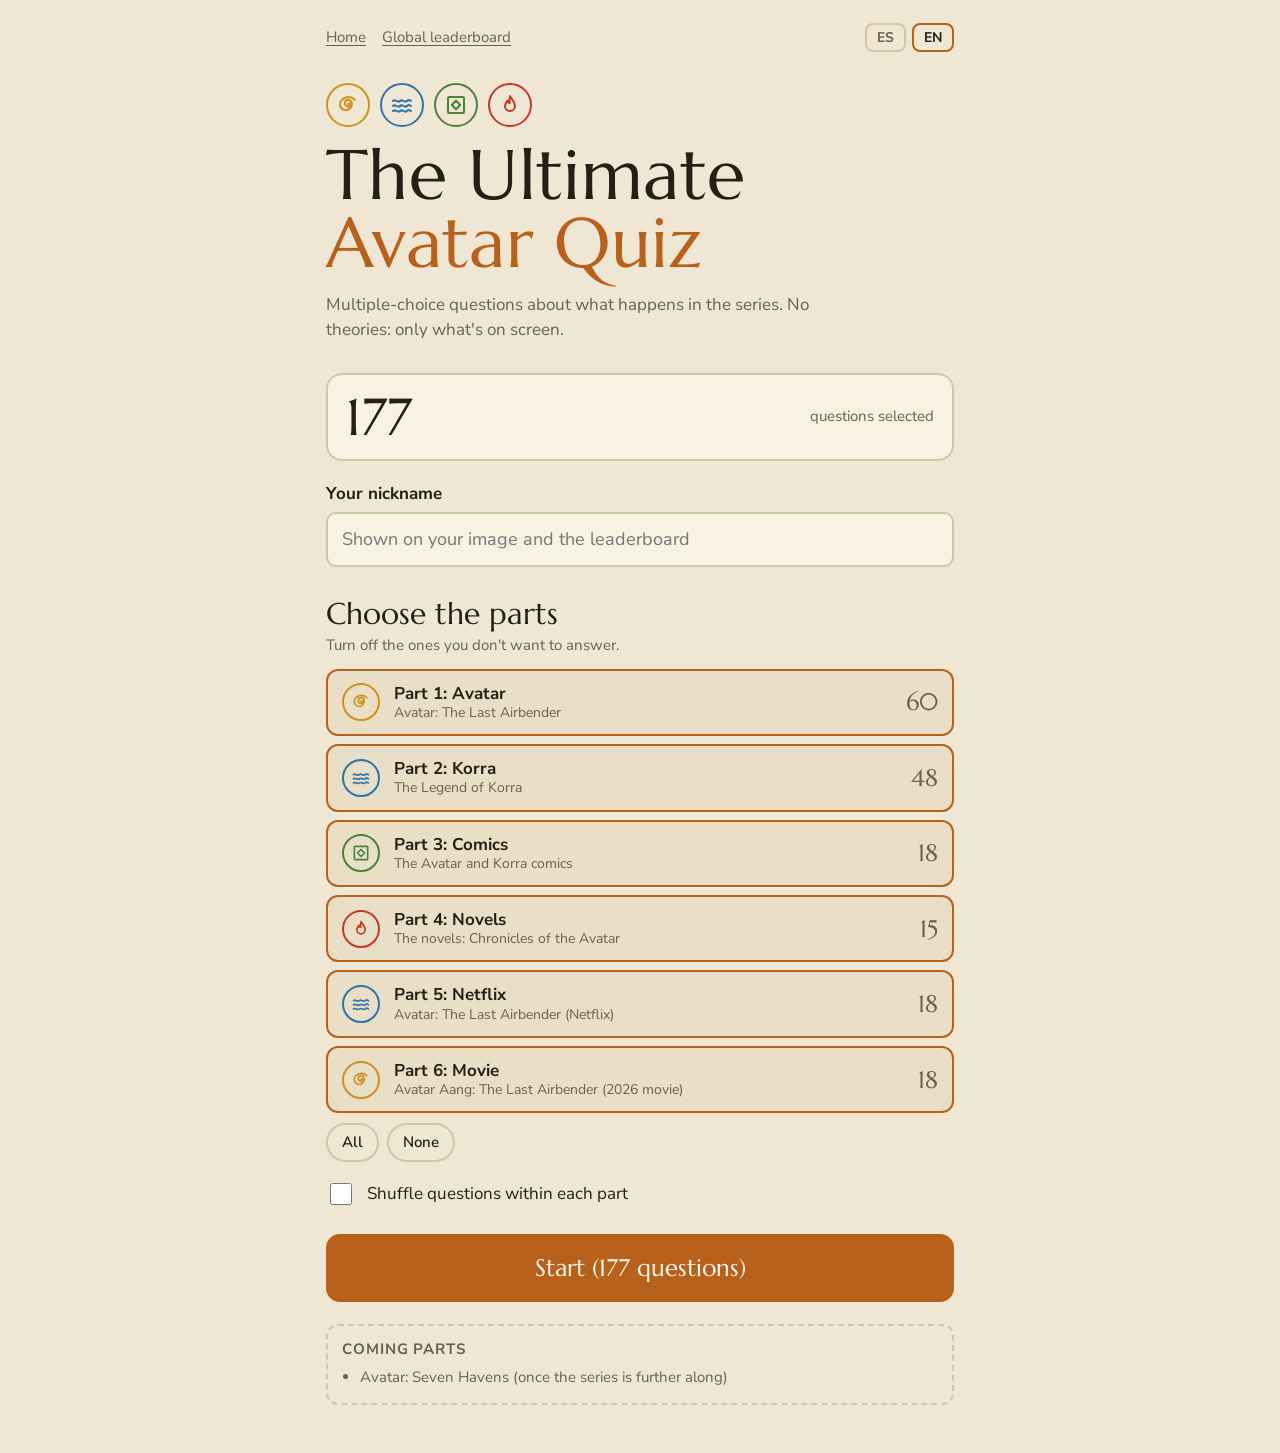
==== commit 4816fe76: "Agregar partes de cómics, novelas, Netflix y película (2026) - 69 preguntas nuevas en español e ingl" ====
--- a/quiz/index.html
+++ b/quiz/index.html
@@ -273,7 +273,7 @@
   start_none: "Elige al menos una parte",
   part_label: "Parte {n}: {s}",
   soon_h: "Próximas partes",
-  soon: ["Avatar: Seven Havens (se suma por episodios, con aviso de spoilers)", "Cómics", "Novelas", "Serie de Netflix", "La película animada de Aang (2026)"],
+  soon: ["Avatar: Seven Havens (cuando la serie esté más avanzada)"],
   inter_no: "Parte {n} de {t}",
   inter_count: "{n} preguntas en esta parte.",
   inter_go: "Comenzar",
@@ -337,7 +337,7 @@
   ranks: ["Congelado en un iceberg","Vendedor de coles","Turista en Ba Sing Se","Aprendiz del Templo Aire","Guerrera Kyoshi en entrenamiento","Estudiante del maestro Pakku","Invitado de Wan Shi Tong","Jugador de Pai Sho del Loto Blanco","Gran Loto de la Orden","Mano derecha del tío Iroh"],
   perfect_all: "Eres el Avatar: dominas los cuatro elementos",
   perfect_multi: "Eres Raava: conectas todas las vidas del Avatar",
-  perfect_part: {1:"Eres Aang: el último maestro aire", 2:"Eres Korra: el Avatar de una nueva era"},
+  perfect_part: {1:"Eres Aang: el último maestro aire", 2:"Eres Korra: el Avatar de una nueva era", 3:"Eres Ursa: ninguna historia escondida se te escapa", 4:"Eres Kyoshi: la Avatar de las leyendas", 5:"Eres Gordon Cormier: Aang en carne y hueso", 6:"Eres Sonam: la Avatar perdida"},
   perfect_note: "100 % de aciertos. Desbloqueaste un título secreto.",
   img_correct: "respuestas correctas",
   img_pct: "{p} % de aciertos", img_pos: "puesto {p}",
@@ -366,7 +366,7 @@
   start_none: "Choose at least one part",
   part_label: "Part {n}: {s}",
   soon_h: "Coming parts",
-  soon: ["Avatar: Seven Havens (added episode by episode, with spoiler warnings)", "Comics", "Novels", "Netflix series", "The animated Aang movie (2026)"],
+  soon: ["Avatar: Seven Havens (once the series is further along)"],
   inter_no: "Part {n} of {t}",
   inter_count: "{n} questions in this part.",
   inter_go: "Begin",
@@ -430,7 +430,7 @@
   ranks: ["Frozen in an iceberg","Cabbage merchant","Tourist in Ba Sing Se","Air Temple apprentice","Kyoshi Warrior in training","Master Pakku's student","Wan Shi Tong's guest","White Lotus Pai Sho player","Grand Lotus of the Order","Uncle Iroh's right hand"],
   perfect_all: "You are the Avatar: master of all four elements",
   perfect_multi: "You are Raava: you connect every Avatar's life",
-  perfect_part: {1:"You are Aang: the last airbender", 2:"You are Korra: the Avatar of a new era"},
+  perfect_part: {1:"You are Aang: the last airbender", 2:"You are Korra: the Avatar of a new era", 3:"You are Ursa: no hidden story gets past you", 4:"You are Kyoshi: the Avatar of legend", 5:"You are Gordon Cormier: Aang in the flesh", 6:"You are Sonam: the lost Avatar"},
   perfect_note: "100% correct. You unlocked a secret title.",
   img_correct: "correct answers",
   img_pct: "{p}% correct", img_pos: "rank {p}",
@@ -443,7 +443,7 @@
 
 /* Elemento de cada parte (color y símbolo). Si una parte no está aquí,
    se usa "elemento" del JSON o se elige en orden aire, agua, tierra, fuego. */
-const PART_ELEM = {1: "air", 2: "water"};
+const PART_ELEM = {};
 
 const CFG = window.AVATAR_CONFIG || {};
 const API = (CFG.SUPABASE_URL || "").replace(/\/+$/, "");
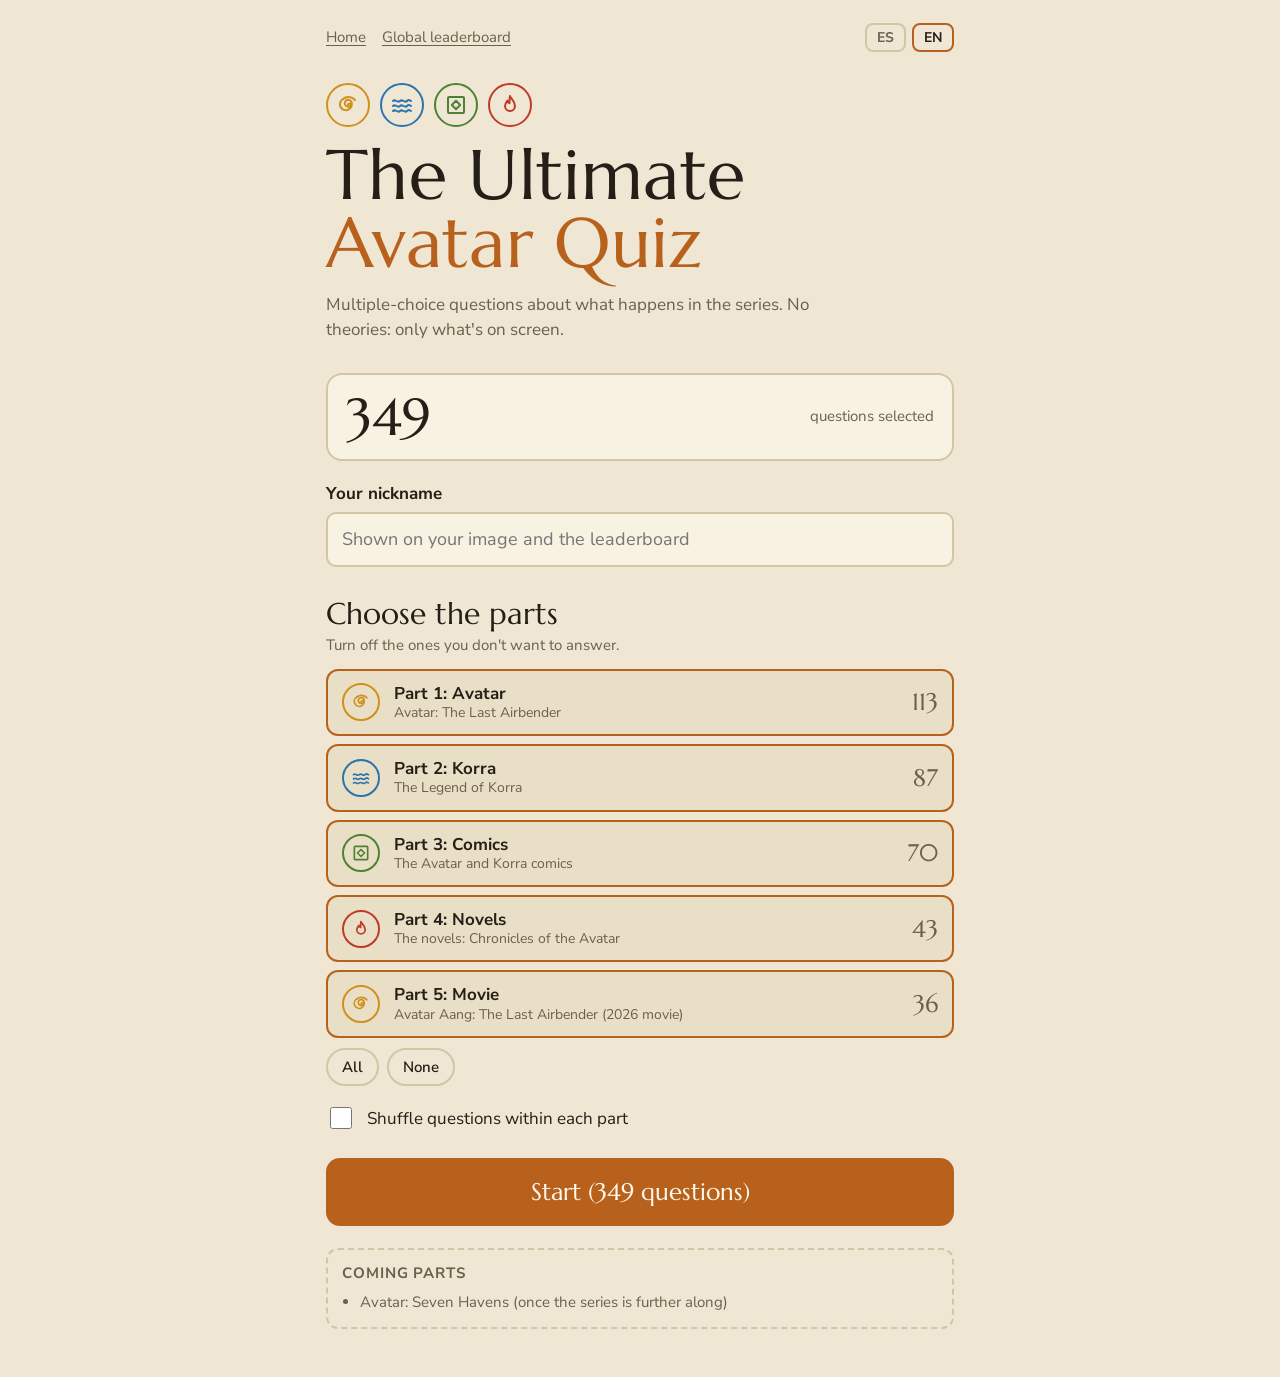
==== commit 89431264: "Ampliar el cuestionario a 349 preguntas y quitar Netflix - ATLA 113, Korra 87, cómics 70, novelas 43" ====
--- a/quiz/index.html
+++ b/quiz/index.html
@@ -337,7 +337,7 @@
   ranks: ["Congelado en un iceberg","Vendedor de coles","Turista en Ba Sing Se","Aprendiz del Templo Aire","Guerrera Kyoshi en entrenamiento","Estudiante del maestro Pakku","Invitado de Wan Shi Tong","Jugador de Pai Sho del Loto Blanco","Gran Loto de la Orden","Mano derecha del tío Iroh"],
   perfect_all: "Eres el Avatar: dominas los cuatro elementos",
   perfect_multi: "Eres Raava: conectas todas las vidas del Avatar",
-  perfect_part: {1:"Eres Aang: el último maestro aire", 2:"Eres Korra: el Avatar de una nueva era", 3:"Eres Ursa: ninguna historia escondida se te escapa", 4:"Eres Kyoshi: la Avatar de las leyendas", 5:"Eres Gordon Cormier: Aang en carne y hueso", 6:"Eres Sonam: la Avatar perdida"},
+  perfect_part: {1:"Eres Aang: el último maestro aire", 2:"Eres Korra: el Avatar de una nueva era", 3:"Eres Ursa: ninguna historia escondida se te escapa", 4:"Eres Kyoshi: la Avatar de las leyendas", 5:"Eres Sonam: la Avatar perdida"},
   perfect_note: "100 % de aciertos. Desbloqueaste un título secreto.",
   img_correct: "respuestas correctas",
   img_pct: "{p} % de aciertos", img_pos: "puesto {p}",
@@ -430,7 +430,7 @@
   ranks: ["Frozen in an iceberg","Cabbage merchant","Tourist in Ba Sing Se","Air Temple apprentice","Kyoshi Warrior in training","Master Pakku's student","Wan Shi Tong's guest","White Lotus Pai Sho player","Grand Lotus of the Order","Uncle Iroh's right hand"],
   perfect_all: "You are the Avatar: master of all four elements",
   perfect_multi: "You are Raava: you connect every Avatar's life",
-  perfect_part: {1:"You are Aang: the last airbender", 2:"You are Korra: the Avatar of a new era", 3:"You are Ursa: no hidden story gets past you", 4:"You are Kyoshi: the Avatar of legend", 5:"You are Gordon Cormier: Aang in the flesh", 6:"You are Sonam: the lost Avatar"},
+  perfect_part: {1:"You are Aang: the last airbender", 2:"You are Korra: the Avatar of a new era", 3:"You are Ursa: no hidden story gets past you", 4:"You are Kyoshi: the Avatar of legend", 5:"You are Sonam: the lost Avatar"},
   perfect_note: "100% correct. You unlocked a secret title.",
   img_correct: "correct answers",
   img_pct: "{p}% correct", img_pos: "rank {p}",
